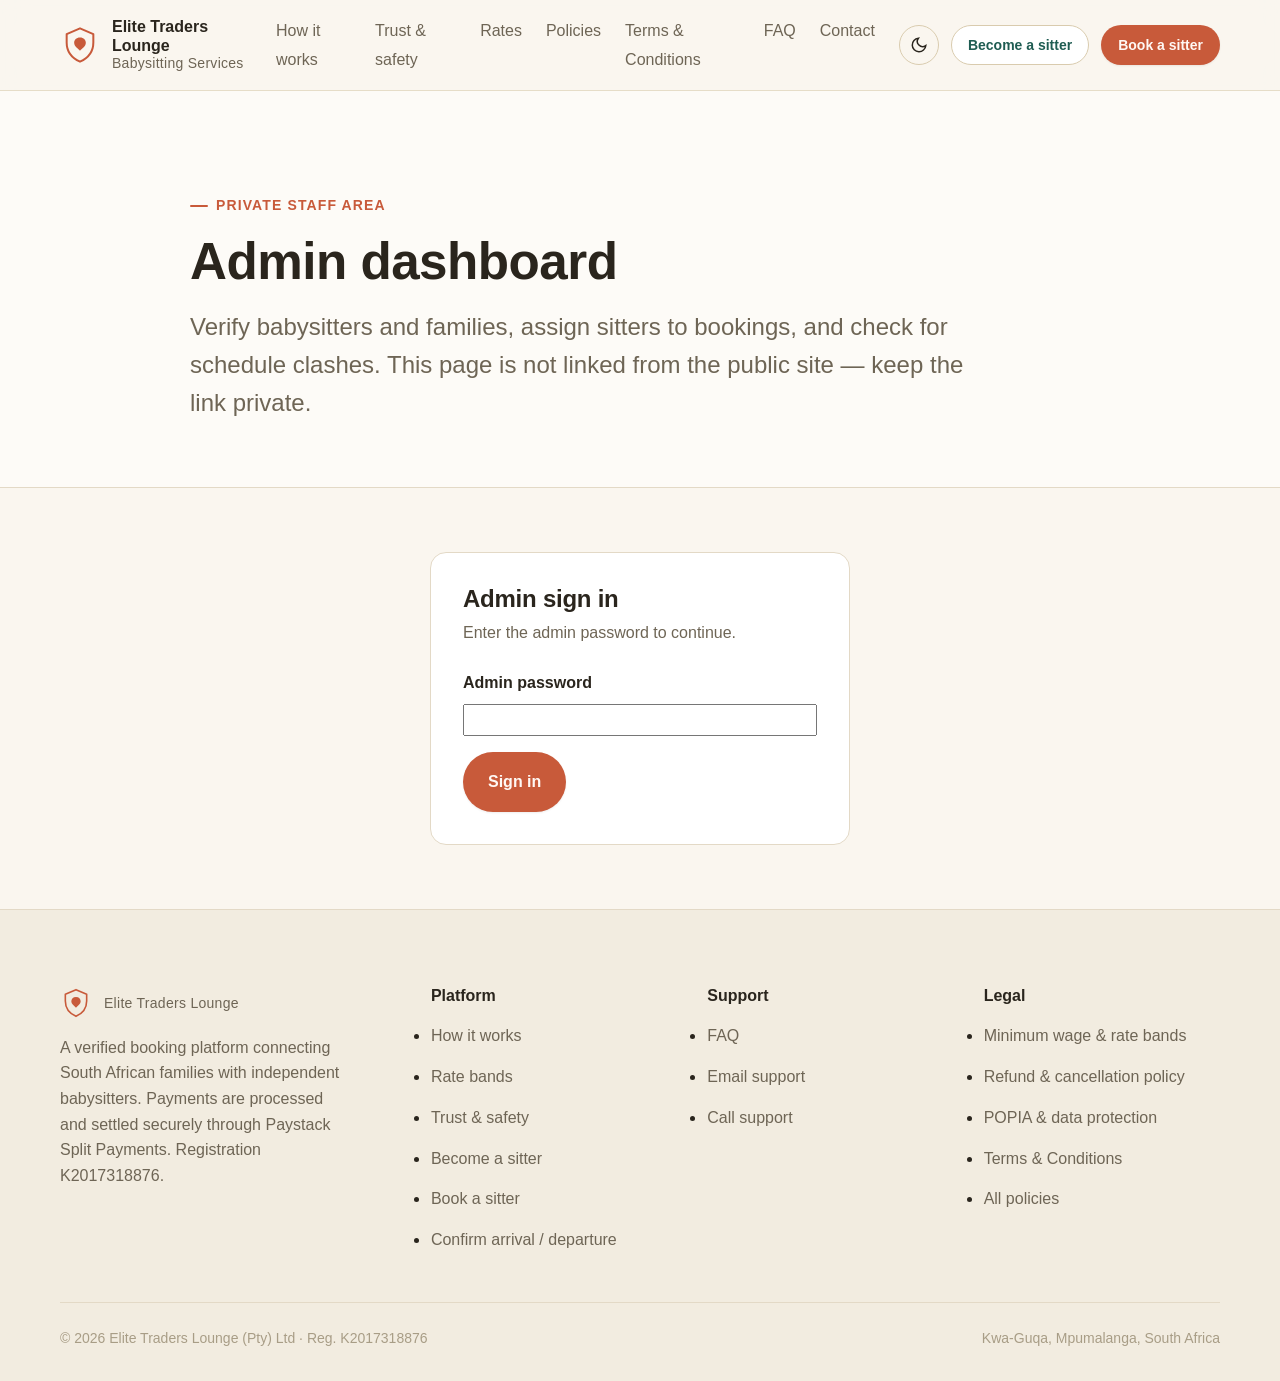
==== admin.html @ a428e1ef "Add private admin dashboard and babysitter dashboard - Admin dashboard (admin.html/admin.js): passwo" ====
<!DOCTYPE html>
<html lang="en">
<head>
<meta charset="UTF-8" />
<meta name="viewport" content="width=device-width, initial-scale=1.0" />
<title>Admin Dashboard — Elite Traders Lounge</title>
<meta name="description" content="Private staff dashboard for verifying babysitters and families and assigning bookings." />

<link rel="preconnect" href="https://fonts.googleapis.com" />
<link rel="preconnect" href="https://fonts.gstatic.com" crossorigin />
<link href="https://api.fontshare.com/v2/css?f[]=chillax@400,500,600,700&f[]=general-sans@400,500,600,700&display=swap" rel="stylesheet" />

<link rel="stylesheet" href="./base.css" />
<link rel="stylesheet" href="./style.css" />
</head>
<body>
<a href="#main" class="skip-link">Skip to content</a>

<header class="header">
  <div class="container header__inner">
    <a href="./index.html" class="brand" aria-label="Elite Traders Lounge home">
      <svg class="brand__mark" viewBox="0 0 48 48" fill="none" aria-hidden="true">
        <path d="M24 4 8 11v10c0 12 7 19 16 23 9-4 16-11 16-23V11L24 4Z" stroke="currentColor" stroke-width="2.4" stroke-linejoin="round"/>
        <path d="M24 15c-4.5 0-7 3-7 6.4 0 4.2 4.3 6.7 7 9.6 2.7-2.9 7-5.4 7-9.6 0-3.4-2.5-6.4-7-6.4Z" fill="currentColor"/>
      </svg>
      <span class="brand__name">
        <span>Elite Traders Lounge</span>
        <span>Babysitting Services</span>
      </span>
    </a>

    <nav class="nav" aria-label="Primary">
      <ul class="nav__links">
        <li><a href="./index.html#how-it-works">How it works</a></li>
        <li><a href="./index.html#trust">Trust &amp; safety</a></li>
        <li><a href="./index.html#pricing">Rates</a></li>
        <li><a href="./policies.html">Policies</a></li>
        <li><a href="./terms.html">Terms &amp; Conditions</a></li>
        <li><a href="./index.html#faq">FAQ</a></li>
        <li><a href="./index.html#contact">Contact</a></li>
      </ul>
    </nav>

    <div class="header__actions">
      <button class="theme-toggle" data-theme-toggle aria-label="Switch to dark mode">
        <svg width="18" height="18" viewBox="0 0 24 24" fill="none" stroke="currentColor" stroke-width="2"><path d="M21 12.79A9 9 0 1 1 11.21 3 7 7 0 0 0 21 12.79z"/></svg>
      </button>
      <a href="./register-sitter.html" class="btn btn--secondary btn--sm">Become a sitter</a>
      <a href="./book.html" class="btn btn--primary btn--sm">Book a sitter</a>
      <button class="nav-toggle" aria-label="Open menu" aria-expanded="false" data-menu-toggle>
        <svg width="20" height="20" viewBox="0 0 24 24" fill="none" stroke="currentColor" stroke-width="2"><path d="M3 6h18M3 12h18M3 18h18"/></svg>
      </button>
    </div>
  </div>
  <div class="container">
    <div class="mobile-menu" data-mobile-menu>
      <a href="./index.html#how-it-works">How it works</a>
      <a href="./index.html#trust">Trust &amp; safety</a>
      <a href="./index.html#pricing">Rates</a>
      <a href="./policies.html">Policies</a>
      <a href="./terms.html">Terms &amp; Conditions</a>
      <a href="./index.html#faq">FAQ</a>
      <a href="./index.html#contact">Contact</a>
      <a href="./register-sitter.html">Become a sitter</a>
      <a href="./book.html">Book a sitter</a>
      <a href="./checkin.html">Confirm arrival / departure</a>
    </div>
  </div>
</header>

<main id="main">

  <section class="page-hero">
    <div class="container container--narrow">
      <span class="eyebrow">Private staff area</span>
      <h1>Admin dashboard</h1>
      <p>Verify babysitters and families, assign sitters to bookings, and check for schedule clashes. This page is not linked from the public site &mdash; keep the link private.</p>
    </div>
  </section>

  <section class="section-pad section-pad--tight">
    <div class="container container--narrow">

      <div class="dash-login" id="admin-login">
        <h2>Admin sign in</h2>
        <p>Enter the admin password to continue.</p>
        <div class="field">
          <label for="admin-password">Admin password</label>
          <input type="password" id="admin-password" autocomplete="current-password" />
        </div>
        <button type="button" class="btn btn--primary" id="admin-login-btn">Sign in</button>
        <div class="alert alert--error" id="admin-login-error" hidden style="margin-top: var(--space-4);">
          <span id="admin-login-error-text">Incorrect password.</span>
        </div>
      </div>

      <div class="dash-panel" id="admin-panel" hidden>
        <div class="dash-toolbar">
          <span class="dash-toolbar__who">Signed in as admin</span>
          <button type="button" class="btn btn--ghost btn--sm" id="admin-logout-btn">Sign out</button>
        </div>

        <div class="dash-tabs" role="tablist">
          <button type="button" class="dash-tab is-active" data-tab="sitters" role="tab">Babysitters</button>
          <button type="button" class="dash-tab" data-tab="bookings" role="tab">Bookings &amp; scheduling</button>
        </div>

        <div class="dash-tabpanel" data-tabpanel="sitters">
          <div class="alert alert--info" style="margin-bottom: var(--space-5);">
            <span>Tick each item once you've personally checked it (over email/WhatsApp/in person). There is no automatic document upload yet &mdash; this is a manual checklist, not automated verification.</span>
          </div>
          <div class="dash-card-list" id="sitters-list">
            <div class="dash-empty">Loading babysitters&hellip;</div>
          </div>
        </div>

        <div class="dash-tabpanel" data-tabpanel="bookings" hidden>
          <div class="dash-card-list" id="bookings-list">
            <div class="dash-empty">Loading bookings&hellip;</div>
          </div>
        </div>
      </div>

    </div>
  </section>

</main>

<footer class="footer">
  <div class="container">
    <div class="footer__grid">
      <div class="footer__brand">
        <a href="./index.html" class="brand" aria-label="Elite Traders Lounge home">
          <svg class="brand__mark" viewBox="0 0 48 48" fill="none" aria-hidden="true" style="width:32px;height:32px;">
            <path d="M24 4 8 11v10c0 12 7 19 16 23 9-4 16-11 16-23V11L24 4Z" stroke="currentColor" stroke-width="2.4" stroke-linejoin="round"/>
            <path d="M24 15c-4.5 0-7 3-7 6.4 0 4.2 4.3 6.7 7 9.6 2.7-2.9 7-5.4 7-9.6 0-3.4-2.5-6.4-7-6.4Z" fill="currentColor"/>
          </svg>
          <span class="brand__name"><span>Elite Traders Lounge</span></span>
        </a>
        <p>A verified booking platform connecting South African families with independent babysitters. Payments are processed and settled securely through Paystack Split Payments. Registration K2017318876.</p>
      </div>
      <div>
        <h4>Platform</h4>
        <ul>
          <li><a href="./index.html#how-it-works">How it works</a></li>
          <li><a href="./index.html#pricing">Rate bands</a></li>
          <li><a href="./index.html#trust">Trust &amp; safety</a></li>
          <li><a href="./register-sitter.html">Become a sitter</a></li>
          <li><a href="./book.html">Book a sitter</a></li>
          <li><a href="./checkin.html">Confirm arrival / departure</a></li>
        </ul>
      </div>
      <div>
        <h4>Support</h4>
        <ul>
          <li><a href="./index.html#faq">FAQ</a></li>
          <li><a href="mailto:lemo.masethe@elitetraders.co.za">Email support</a></li>
          <li><a href="tel:+27814270419">Call support</a></li>
        </ul>
      </div>
      <div>
        <h4>Legal</h4>
        <ul>
          <li><a href="./policies.html#minimum-wage">Minimum wage &amp; rate bands</a></li>
          <li><a href="./policies.html#refund-policy">Refund &amp; cancellation policy</a></li>
          <li><a href="./policies.html#popia">POPIA &amp; data protection</a></li>
          <li><a href="./terms.html">Terms &amp; Conditions</a></li>
          <li><a href="./policies.html">All policies</a></li>
        </ul>
      </div>
    </div>
    <div class="footer__bottom">
      <span>© 2026 Elite Traders Lounge (Pty) Ltd · Reg. K2017318876</span>
      <span>Kwa-Guqa, Mpumalanga, South Africa</span>
    </div>
  </div>
</footer>

<script src="./app.js" defer></script>
<script src="./api.js" defer></script>
<script src="./admin.js" defer></script>
</body>
</html>
---- base.css ----
/* base.css — universal reset & foundations */
*,
*::before,
*::after {
  box-sizing: border-box;
  margin: 0;
  padding: 0;
}

html {
  -moz-text-size-adjust: none;
  -webkit-text-size-adjust: none;
  text-size-adjust: none;
  -webkit-font-smoothing: antialiased;
  -moz-osx-font-smoothing: grayscale;
  text-rendering: optimizeLegibility;
  scroll-behavior: smooth;
  hanging-punctuation: first last;
  scroll-padding-top: var(--space-20);
}

body {
  min-height: 100dvh;
  line-height: 1.6;
  font-family: var(--font-body, sans-serif);
  font-size: var(--text-base);
  color: var(--color-text);
  background-color: var(--color-bg);
}

img,
picture,
video,
canvas,
svg {
  display: block;
  max-width: 100%;
  height: auto;
}
ul[role='list'],
ol[role='list'] {
  list-style: none;
}
input,
button,
textarea,
select {
  font: inherit;
  color: inherit;
}

h1,
h2,
h3,
h4,
h5,
h6 {
  text-wrap: balance;
  line-height: 1.15;
}
p,
li,
figcaption {
  text-wrap: pretty;
  max-width: 72ch;
}

::selection {
  background: oklch(from var(--color-primary) l c h / 0.25);
  color: var(--color-text);
}

:focus-visible {
  outline: 2px solid var(--color-primary);
  outline-offset: 3px;
  border-radius: var(--radius-sm);
}

@media (prefers-reduced-motion: reduce) {
  *,
  *::before,
  *::after {
    animation-duration: 0.01ms !important;
    animation-iteration-count: 1 !important;
    transition-duration: 0.01ms !important;
    scroll-behavior: auto !important;
  }
}

button {
  cursor: pointer;
  background: none;
  border: none;
}
table {
  border-collapse: collapse;
  width: 100%;
}

a,
button,
[role='button'],
[role='link'],
input,
textarea,
select {
  transition:
    color var(--transition-interactive),
    background var(--transition-interactive),
    border-color var(--transition-interactive),
    box-shadow var(--transition-interactive);
}

.sr-only {
  position: absolute;
  width: 1px;
  height: 1px;
  padding: 0;
  margin: -1px;
  overflow: hidden;
  clip: rect(0, 0, 0, 0);
  white-space: nowrap;
  border-width: 0;
}
---- style.css ----
/* ============================================================
   Elite Traders Lounge — Babysitting Services
   Design tokens + component styles
   ============================================================ */

:root {
  /* Fluid type scale */
  --text-xs: clamp(0.75rem, 0.7rem + 0.25vw, 0.875rem);
  --text-sm: clamp(0.875rem, 0.8rem + 0.35vw, 1rem);
  --text-base: clamp(1rem, 0.95rem + 0.25vw, 1.125rem);
  --text-lg: clamp(1.125rem, 1rem + 0.75vw, 1.5rem);
  --text-xl: clamp(1.5rem, 1.2rem + 1.25vw, 2.25rem);
  --text-2xl: clamp(2rem, 1.2rem + 2.5vw, 3.25rem);
  --text-3xl: clamp(2.5rem, 1rem + 4vw, 4.5rem);
  --text-hero: clamp(2.75rem, 0.8rem + 6vw, 5.5rem);

  /* Spacing (4px base) */
  --space-1: 0.25rem;
  --space-2: 0.5rem;
  --space-3: 0.75rem;
  --space-4: 1rem;
  --space-5: 1.25rem;
  --space-6: 1.5rem;
  --space-8: 2rem;
  --space-10: 2.5rem;
  --space-12: 3rem;
  --space-16: 4rem;
  --space-20: 5rem;
  --space-24: 6rem;
  --space-32: 8rem;

  /* Radius */
  --radius-sm: 0.375rem;
  --radius-md: 0.625rem;
  --radius-lg: 1rem;
  --radius-xl: 1.5rem;
  --radius-full: 9999px;

  /* Transitions */
  --transition-interactive: 180ms cubic-bezier(0.16, 1, 0.3, 1);

  /* Content widths */
  --content-narrow: 640px;
  --content-default: 980px;
  --content-wide: 1240px;

  /* Fonts */
  --font-display: 'Chillax', 'Segoe UI', sans-serif;
  --font-body: 'General Sans', 'Segoe UI', sans-serif;
}

/* ---------- Light mode (default) ---------- */
:root,
[data-theme='light'] {
  --color-bg: #faf6ef;
  --color-surface: #ffffff;
  --color-surface-2: #fdfbf7;
  --color-surface-offset: #f2ece0;
  --color-surface-offset-2: #ece3d3;
  --color-divider: #e3d9c6;
  --color-border: #d9cbae;

  --color-text: #2a251d;
  --color-text-muted: #6e6555;
  --color-text-faint: #a89d86;
  --color-text-inverse: #faf6ef;

  /* Primary accent — warm terracotta */
  --color-primary: #c85a3a;
  --color-primary-hover: #a8492e;
  --color-primary-active: #8a3a24;
  --color-primary-highlight: #f0dcd2;

  /* Secondary — deep trust teal */
  --color-secondary: #1f5c52;
  --color-secondary-hover: #16453d;
  --color-secondary-active: #0f322c;
  --color-secondary-highlight: #d3e2de;

  --color-warning: #96591a;
  --color-warning-highlight: #ecdcc4;
  --color-error: #a1332f;
  --color-error-highlight: #e6d2cf;
  --color-success: #3f7a4a;
  --color-success-highlight: #d7e5d5;
  --color-gold: #b6862f;
  --color-gold-highlight: #ecdfc4;

  --shadow-sm: 0 1px 2px oklch(0.25 0.03 55 / 0.08);
  --shadow-md: 0 6px 16px oklch(0.25 0.03 55 / 0.10);
  --shadow-lg: 0 16px 40px oklch(0.25 0.03 55 / 0.16);
}

/* ---------- Dark mode ---------- */
[data-theme='dark'] {
  --color-bg: #171410;
  --color-surface: #1d1a15;
  --color-surface-2: #211d17;
  --color-surface-offset: #26221b;
  --color-surface-offset-2: #2c281f;
  --color-divider: #322c22;
  --color-border: #423b2d;

  --color-text: #ece5d6;
  --color-text-muted: #b3a891;
  --color-text-faint: #766c58;
  --color-text-inverse: #201c15;

  --color-primary: #e08462;
  --color-primary-hover: #ec9a7a;
  --color-primary-active: #f4b299;
  --color-primary-highlight: #402d24;

  --color-secondary: #5ba99a;
  --color-secondary-hover: #79bdaf;
  --color-secondary-active: #97d0c4;
  --color-secondary-highlight: #223c37;

  --color-warning: #d69a55;
  --color-warning-highlight: #453224;
  --color-error: #e08a86;
  --color-error-highlight: #442824;
  --color-success: #86bf8f;
  --color-success-highlight: #263d29;
  --color-gold: #dcb968;
  --color-gold-highlight: #443a24;

  --shadow-sm: 0 1px 2px oklch(0 0 0 / 0.3);
  --shadow-md: 0 6px 16px oklch(0 0 0 / 0.35);
  --shadow-lg: 0 16px 40px oklch(0 0 0 / 0.45);
}

/* ============================================================
   Base type & layout
   ============================================================ */

body {
  overflow-x: hidden;
}

.container {
  width: 100%;
  max-width: var(--content-wide);
  margin-inline: auto;
  padding-inline: clamp(var(--space-5), 4vw, var(--space-10));
}

.container--narrow {
  max-width: var(--content-default);
}

section {
  position: relative;
}

.section-pad {
  padding-block: clamp(var(--space-16), 8vw, var(--space-24));
}

.section-pad--tight {
  padding-block: clamp(var(--space-10), 5vw, var(--space-16));
}

.eyebrow {
  font-size: var(--text-xs);
  font-weight: 600;
  letter-spacing: 0.08em;
  text-transform: uppercase;
  color: var(--color-primary);
  display: inline-flex;
  align-items: center;
  gap: var(--space-2);
  margin-bottom: var(--space-4);
}

.eyebrow::before {
  content: '';
  width: 18px;
  height: 2px;
  background: var(--color-primary);
  border-radius: var(--radius-full);
}

h1,
h2,
h3,
.font-display {
  font-family: var(--font-display);
  font-weight: 600;
  letter-spacing: -0.01em;
}

.section-title {
  font-size: var(--text-xl);
  max-width: 32ch;
}

.section-lede {
  font-size: var(--text-base);
  color: var(--color-text-muted);
  max-width: 56ch;
  margin-top: var(--space-4);
}

a {
  color: var(--color-primary);
  text-decoration: none;
}
a:hover {
  color: var(--color-primary-hover);
}

.visually-hidden {
  position: absolute;
  width: 1px;
  height: 1px;
  overflow: hidden;
  clip: rect(0, 0, 0, 0);
  white-space: nowrap;
}

.skip-link {
  position: absolute;
  left: var(--space-4);
  top: -60px;
  background: var(--color-primary);
  color: var(--color-text-inverse);
  padding: var(--space-3) var(--space-5);
  border-radius: var(--radius-md);
  z-index: 200;
  transition: top var(--transition-interactive);
  font-size: var(--text-sm);
  font-weight: 600;
}
.skip-link:focus {
  top: var(--space-4);
}

/* ============================================================
   Buttons
   ============================================================ */

.btn {
  display: inline-flex;
  align-items: center;
  justify-content: center;
  gap: var(--space-2);
  font-family: var(--font-body);
  font-size: var(--text-sm);
  font-weight: 600;
  padding: var(--space-4) var(--space-6);
  border-radius: var(--radius-full);
  min-height: 44px;
  white-space: nowrap;
  border: 1px solid transparent;
}

.btn--primary {
  background: var(--color-primary);
  color: #fff8f4;
  box-shadow: var(--shadow-sm);
}
.btn--primary:hover {
  background: var(--color-primary-hover);
  color: #fff8f4;
  box-shadow: var(--shadow-md);
}

.btn--secondary {
  background: var(--color-surface);
  color: var(--color-secondary);
  border-color: var(--color-border);
}
.btn--secondary:hover {
  background: var(--color-surface-offset);
  color: var(--color-secondary-hover);
}

.btn--ghost {
  background: transparent;
  color: var(--color-text);
  border-color: var(--color-border);
}
.btn--ghost:hover {
  background: var(--color-surface-offset);
}

.btn--sm {
  padding: var(--space-2) var(--space-4);
  font-size: var(--text-xs);
  min-height: 36px;
}

/* ============================================================
   Header
   ============================================================ */

.header {
  position: sticky;
  top: 0;
  z-index: 100;
  background: oklch(from var(--color-bg) l c h / 0.86);
  backdrop-filter: blur(14px);
  border-bottom: 1px solid oklch(from var(--color-border) l c h / 0.6);
}

.header__inner {
  display: flex;
  align-items: center;
  justify-content: space-between;
  gap: var(--space-6);
  padding-block: var(--space-4);
}

.brand {
  display: flex;
  align-items: center;
  gap: var(--space-3);
  font-family: var(--font-display);
  font-weight: 600;
  font-size: var(--text-sm);
  color: var(--color-text);
  line-height: 1.15;
}

.brand__mark {
  width: 40px;
  height: 40px;
  flex-shrink: 0;
  color: var(--color-primary);
}

.brand__name {
  display: flex;
  flex-direction: column;
}

.brand__name span:last-child {
  font-family: var(--font-body);
  font-weight: 500;
  font-size: var(--text-xs);
  color: var(--color-text-muted);
  letter-spacing: 0.02em;
}

.nav {
  display: flex;
  align-items: center;
  gap: var(--space-8);
}

.nav__links {
  display: flex;
  gap: var(--space-6);
  list-style: none;
}

.nav__links a {
  font-size: var(--text-sm);
  font-weight: 500;
  color: var(--color-text-muted);
}
.nav__links a:hover {
  color: var(--color-text);
}

.header__actions {
  display: flex;
  align-items: center;
  gap: var(--space-3);
}

.theme-toggle {
  width: 40px;
  height: 40px;
  display: flex;
  align-items: center;
  justify-content: center;
  border-radius: var(--radius-full);
  border: 1px solid var(--color-border);
  color: var(--color-text);
  flex-shrink: 0;
}
.theme-toggle:hover {
  background: var(--color-surface-offset);
}

.nav-toggle {
  display: none;
  width: 44px;
  height: 44px;
  border: 1px solid var(--color-border);
  border-radius: var(--radius-full);
  align-items: center;
  justify-content: center;
  color: var(--color-text);
}

@media (max-width: 860px) {
  .nav__links {
    display: none;
  }
  .nav-toggle {
    display: flex;
  }
  .header__actions .btn--primary.btn--sm,
  .header__actions .btn--secondary.btn--sm {
    display: none;
  }
}

@media (max-width: 400px) {
  .brand__name span:last-child {
    display: none;
  }
  .brand__name span:first-child {
    white-space: nowrap;
  }
}

.mobile-menu {
  display: none;
  flex-direction: column;
  gap: var(--space-1);
  padding: var(--space-4) 0 var(--space-6);
  border-top: 1px solid var(--color-divider);
  background: var(--color-bg);
}
.mobile-menu.is-open {
  display: flex;
}
.header:has(.mobile-menu.is-open) {
  background: var(--color-bg);
  backdrop-filter: none;
}
.mobile-menu a {
  padding: var(--space-3) var(--space-2);
  font-size: var(--text-base);
  color: var(--color-text);
  border-radius: var(--radius-md);
}
.mobile-menu a:hover {
  background: var(--color-surface-offset);
}

/* ============================================================
   Hero
   ============================================================ */

.hero {
  padding-block: clamp(var(--space-12), 8vw, var(--space-20)) clamp(var(--space-16), 8vw, var(--space-24));
  overflow: hidden;
}

.hero__grid {
  display: grid;
  grid-template-columns: 1.05fr 0.95fr;
  gap: clamp(var(--space-10), 6vw, var(--space-16));
  align-items: center;
}

.hero__copy h1 {
  font-size: var(--text-3xl);
  max-width: 15ch;
  margin-bottom: var(--space-6);
}

.hero__copy h1 em {
  font-style: normal;
  color: var(--color-primary);
}

.hero__lede {
  font-size: var(--text-lg);
  color: var(--color-text-muted);
  max-width: 46ch;
  margin-bottom: var(--space-8);
  font-weight: 400;
}

.hero__ctas {
  display: flex;
  flex-wrap: wrap;
  gap: var(--space-4);
  margin-bottom: var(--space-10);
}

.trust-strip {
  display: flex;
  flex-wrap: wrap;
  gap: var(--space-3) var(--space-6);
}

.trust-strip__item {
  display: flex;
  align-items: center;
  gap: var(--space-2);
  font-size: var(--text-xs);
  color: var(--color-text-muted);
  font-weight: 500;
}

.trust-strip__item svg {
  width: 16px;
  height: 16px;
  color: var(--color-secondary);
  flex-shrink: 0;
}

.hero__media {
  position: relative;
}

.hero__media img {
  width: 100%;
  border-radius: var(--radius-xl);
  box-shadow: var(--shadow-lg);
  aspect-ratio: 4/3;
  object-fit: cover;
}

.hero__badge {
  position: absolute;
  bottom: -1.25rem;
  left: -1.25rem;
  background: var(--color-surface);
  border-radius: var(--radius-lg);
  padding: var(--space-4) var(--space-5);
  box-shadow: var(--shadow-lg);
  display: flex;
  align-items: center;
  gap: var(--space-3);
  max-width: 260px;
  border: 1px solid var(--color-divider);
}

.hero__badge svg {
  width: 30px;
  height: 30px;
  color: var(--color-secondary);
  flex-shrink: 0;
}

.hero__badge strong {
  display: block;
  font-size: var(--text-sm);
  font-family: var(--font-display);
  font-weight: 600;
}
.hero__badge span {
  font-size: var(--text-xs);
  color: var(--color-text-muted);
}

@media (max-width: 900px) {
  .hero__grid {
    grid-template-columns: 1fr;
  }
  .hero__badge {
    left: var(--space-4);
    bottom: -1rem;
  }
}

/* ============================================================
   Marquee band
   ============================================================ */

.band {
  background: var(--color-secondary);
  color: #eef5f2;
  padding-block: var(--space-6);
}

.band__row {
  display: flex;
  flex-wrap: wrap;
  gap: var(--space-4) var(--space-10);
  justify-content: space-between;
  align-items: center;
  font-size: var(--text-xs);
  letter-spacing: 0.02em;
  font-weight: 500;
}

.band__row span {
  opacity: 0.9;
}

/* ============================================================
   How it works — tabs
   ============================================================ */

.tabs {
  display: inline-flex;
  padding: var(--space-1);
  background: var(--color-surface-offset);
  border-radius: var(--radius-full);
  margin-bottom: var(--space-10);
  gap: var(--space-1);
}

.tab {
  padding: var(--space-3) var(--space-6);
  border-radius: var(--radius-full);
  font-size: var(--text-sm);
  font-weight: 600;
  color: var(--color-text-muted);
}

.tab[aria-selected='true'] {
  background: var(--color-surface);
  color: var(--color-text);
  box-shadow: var(--shadow-sm);
}

.steps {
  display: grid;
  grid-template-columns: repeat(4, 1fr);
  gap: var(--space-6);
}

.steps[hidden] {
  display: none;
}

.step {
  display: none;
}
.step.is-active {
  display: contents;
}

.step-card {
  background: var(--color-surface);
  border: 1px solid var(--color-divider);
  border-radius: var(--radius-lg);
  padding: var(--space-6);
  display: flex;
  flex-direction: column;
  gap: var(--space-3);
}

.step-card__num {
  font-family: var(--font-display);
  font-size: var(--text-lg);
  color: var(--color-primary);
}

.step-card h3 {
  font-size: var(--text-base);
  font-weight: 600;
  font-family: var(--font-body);
}

.step-card p {
  font-size: var(--text-sm);
  color: var(--color-text-muted);
}

@media (max-width: 900px) {
  .steps {
    grid-template-columns: repeat(2, 1fr);
  }
}
@media (max-width: 560px) {
  .steps {
    grid-template-columns: 1fr;
  }
}

/* ============================================================
   Trust & Safety split
   ============================================================ */

.split {
  display: grid;
  grid-template-columns: 0.9fr 1.1fr;
  gap: clamp(var(--space-10), 6vw, var(--space-20));
  align-items: center;
}

.split--reverse .split__media {
  order: 2;
}

.split__media img {
  width: 100%;
  border-radius: var(--radius-xl);
  aspect-ratio: 4/3;
  object-fit: cover;
  box-shadow: var(--shadow-md);
}

.check-list {
  display: flex;
  flex-direction: column;
  gap: var(--space-5);
  margin-top: var(--space-8);
}

.check-item {
  display: flex;
  gap: var(--space-4);
  align-items: flex-start;
}

.check-item svg {
  width: 22px;
  height: 22px;
  color: var(--color-secondary);
  flex-shrink: 0;
  margin-top: 2px;
}

.check-item h3 {
  font-size: var(--text-base);
  font-family: var(--font-body);
  font-weight: 600;
  margin-bottom: var(--space-1);
}

.check-item p {
  font-size: var(--text-sm);
  color: var(--color-text-muted);
}

@media (max-width: 900px) {
  .split {
    grid-template-columns: 1fr;
  }
  .split--reverse .split__media {
    order: 0;
  }
}

/* ============================================================
   Pricing / rate bands
   ============================================================ */

.rate-table-wrap {
  overflow-x: auto;
  border-radius: var(--radius-lg);
  border: 1px solid var(--color-divider);
  background: var(--color-surface);
  position: relative;
}

.rate-table-hint {
  display: none;
  font-size: var(--text-xs);
  color: var(--color-text-muted);
  margin-bottom: var(--space-2);
}

@media (max-width: 640px) {
  .rate-table-hint {
    display: block;
  }
}

table.rate-table {
  width: 100%;
  min-width: 640px;
  font-size: var(--text-sm);
}

.rate-table th,
.rate-table td {
  text-align: left;
  padding: var(--space-4) var(--space-5);
}

.rate-table thead th {
  font-family: var(--font-display);
  font-weight: 600;
  font-size: var(--text-xs);
  text-transform: uppercase;
  letter-spacing: 0.05em;
  color: var(--color-text-muted);
  border-bottom: 1px solid var(--color-divider);
}

.rate-table tbody tr:not(:last-child) td {
  border-bottom: 1px solid var(--color-divider);
}

.rate-table td strong {
  font-family: var(--font-body);
  font-weight: 600;
  color: var(--color-text);
}

.rate-badge {
  display: inline-block;
  padding: var(--space-1) var(--space-3);
  border-radius: var(--radius-full);
  background: var(--color-primary-highlight);
  color: var(--color-primary);
  font-size: var(--text-xs);
  font-weight: 600;
}

.badge-verified {
  display: inline-flex;
  align-items: center;
  gap: var(--space-2);
  padding: var(--space-1) var(--space-3);
  border-radius: var(--radius-full);
  background: var(--color-primary-highlight);
  color: var(--color-primary);
  font-size: var(--text-xs);
  font-weight: 600;
  white-space: nowrap;
}

.badge-verified svg {
  width: 14px;
  height: 14px;
  flex-shrink: 0;
}

.badge-verified--pending {
  background: var(--color-surface-offset);
  color: var(--color-text-muted);
}

.pricing-notes {
  display: grid;
  grid-template-columns: repeat(3, 1fr);
  gap: var(--space-6);
  margin-top: var(--space-10);
}

.pricing-note {
  background: var(--color-surface-offset);
  border-radius: var(--radius-lg);
  padding: var(--space-6);
}

.pricing-note strong {
  display: block;
  font-family: var(--font-display);
  font-size: var(--text-lg);
  color: var(--color-secondary);
  margin-bottom: var(--space-2);
}

.pricing-note p {
  font-size: var(--text-sm);
  color: var(--color-text-muted);
}

@media (max-width: 780px) {
  .pricing-notes {
    grid-template-columns: 1fr;
  }
}

/* ============================================================
   Benefits — asymmetric two column
   ============================================================ */

.benefits {
  display: grid;
  grid-template-columns: 1fr 1fr;
  gap: var(--space-8);
}

.benefit-card {
  background: var(--color-surface);
  border: 1px solid var(--color-divider);
  border-radius: var(--radius-xl);
  padding: clamp(var(--space-8), 4vw, var(--space-10));
  display: flex;
  flex-direction: column;
  gap: var(--space-6);
}

.benefit-card--accent {
  background: var(--color-secondary);
  color: #eef5f2;
  border-color: transparent;
}

.benefit-card--accent .benefit-card__title,
.benefit-card--accent h3 {
  color: #fff;
}

.benefit-card--accent .benefit-card__sub {
  color: oklch(from #eef5f2 l c h / 0.75);
}

.benefit-card__title {
  font-family: var(--font-display);
  font-size: var(--text-lg);
}

.benefit-card__sub {
  font-size: var(--text-sm);
  color: var(--color-text-muted);
  margin-top: var(--space-1);
}

.benefit-list {
  display: flex;
  flex-direction: column;
  gap: var(--space-4);
}

.benefit-list li {
  display: flex;
  gap: var(--space-3);
  font-size: var(--text-sm);
  align-items: flex-start;
}

.benefit-list svg {
  width: 18px;
  height: 18px;
  flex-shrink: 0;
  margin-top: 2px;
}

.benefit-card:not(.benefit-card--accent) .benefit-list svg {
  color: var(--color-primary);
}
.benefit-card--accent .benefit-list svg {
  color: #f0c7ab;
}

@media (max-width: 860px) {
  .benefits {
    grid-template-columns: 1fr;
  }
}

/* ============================================================
   FAQ accordion
   ============================================================ */

.faq-list {
  display: flex;
  flex-direction: column;
  border-top: 1px solid var(--color-divider);
  max-width: var(--content-default);
}

.faq-item {
  border-bottom: 1px solid var(--color-divider);
}

.faq-item__q {
  width: 100%;
  display: flex;
  align-items: center;
  justify-content: space-between;
  gap: var(--space-4);
  padding-block: var(--space-6);
  text-align: left;
  font-family: var(--font-body);
  font-size: var(--text-base);
  font-weight: 600;
}

.faq-item__q svg {
  flex-shrink: 0;
  width: 20px;
  height: 20px;
  color: var(--color-text-muted);
  transition: transform var(--transition-interactive);
}

.faq-item[data-open='true'] .faq-item__q svg {
  transform: rotate(45deg);
  color: var(--color-primary);
}

.faq-item__a {
  overflow: hidden;
  max-height: 0;
  transition: max-height 260ms cubic-bezier(0.16, 1, 0.3, 1);
}

.faq-item__a p {
  padding-bottom: var(--space-6);
  color: var(--color-text-muted);
  font-size: var(--text-sm);
  max-width: 68ch;
}

/* ============================================================
   CTA banner
   ============================================================ */

.cta-banner {
  background: linear-gradient(160deg, var(--color-secondary), var(--color-secondary-active));
  color: #f2f7f5;
  border-radius: var(--radius-xl);
  padding: clamp(var(--space-10), 6vw, var(--space-16));
  display: flex;
  flex-wrap: wrap;
  gap: var(--space-8);
  align-items: center;
  justify-content: space-between;
}

.cta-banner h2 {
  font-size: var(--text-xl);
  max-width: 22ch;
}

.cta-banner p {
  color: oklch(from #f2f7f5 l c h / 0.8);
  margin-top: var(--space-3);
  max-width: 42ch;
}

.cta-banner__actions {
  display: flex;
  gap: var(--space-4);
  flex-wrap: wrap;
}

.cta-banner .btn--secondary {
  background: #fff;
  border-color: transparent;
  color: #16453d;
}
.cta-banner .btn--secondary:hover {
  background: #f2ece0;
}
.cta-banner .btn--ghost {
  border-color: oklch(from #f2f7f5 l c h / 0.4);
  color: #fff;
}
.cta-banner .btn--ghost:hover {
  background: oklch(from #f2f7f5 l c h / 0.1);
}

/* ============================================================
   Footer
   ============================================================ */

.footer {
  background: var(--color-surface-offset);
  border-top: 1px solid var(--color-divider);
  padding-block: clamp(var(--space-12), 6vw, var(--space-20)) var(--space-8);
}

.footer__grid {
  display: grid;
  grid-template-columns: 1.4fr 1fr 1fr 1fr;
  gap: var(--space-10);
  padding-bottom: var(--space-12);
}

.footer__brand p {
  font-size: var(--text-sm);
  color: var(--color-text-muted);
  margin-top: var(--space-4);
  max-width: 32ch;
}

.footer h4 {
  font-family: var(--font-body);
  font-size: var(--text-sm);
  font-weight: 600;
  margin-bottom: var(--space-4);
}

.footer ul {
  display: flex;
  flex-direction: column;
  gap: var(--space-3);
}

.footer ul a,
.footer ul span {
  font-size: var(--text-sm);
  color: var(--color-text-muted);
}
.footer ul a:hover {
  color: var(--color-text);
}

.footer__bottom {
  border-top: 1px solid var(--color-divider);
  padding-top: var(--space-6);
  display: flex;
  flex-wrap: wrap;
  gap: var(--space-3);
  justify-content: space-between;
  font-size: var(--text-xs);
  color: var(--color-text-faint);
}

@media (max-width: 860px) {
  .footer__grid {
    grid-template-columns: 1fr 1fr;
  }
}
@media (max-width: 560px) {
  .footer__grid {
    grid-template-columns: 1fr;
  }
}

/* ============================================================
   Utility
   ============================================================ */

.mt-0 {
  margin-top: 0 !important;
}

@media (max-width: 700px) {
  .hero__ctas .btn {
    width: 100%;
  }
}

/* ============================================================
   Sub-page header (Register / Book / Check-in / Policies)
   ============================================================ */

.page-hero {
  padding: clamp(var(--space-16), 10vw, var(--space-24)) 0 clamp(var(--space-10), 6vw, var(--space-16));
  background: var(--color-surface-2);
  border-bottom: 1px solid var(--color-divider);
}

.breadcrumb {
  display: flex;
  align-items: center;
  gap: var(--space-2);
  font-size: var(--text-sm);
  color: var(--color-text-muted);
  margin-bottom: var(--space-6);
}
.breadcrumb a {
  color: var(--color-text-muted);
  text-decoration: none;
}
.breadcrumb a:hover {
  color: var(--color-primary);
}

.page-hero h1 {
  font-family: var(--font-display);
  font-size: var(--text-2xl);
  font-weight: 600;
  max-width: 22ch;
  margin-bottom: var(--space-4);
}
.page-hero p {
  color: var(--color-text-muted);
  font-size: var(--text-lg);
  max-width: 62ch;
}

/* ============================================================
   Forms
   ============================================================ */

.form-shell {
  background: var(--color-surface);
  border: 1px solid var(--color-divider);
  border-radius: var(--radius-xl);
  padding: clamp(var(--space-6), 4vw, var(--space-10));
  box-shadow: var(--shadow-sm);
}

.form-section + .form-section {
  margin-top: var(--space-10);
  padding-top: var(--space-10);
  border-top: 1px solid var(--color-divider);
}

.form-section__title {
  font-family: var(--font-display);
  font-size: var(--text-lg);
  font-weight: 600;
  margin-bottom: var(--space-1);
}
.form-section__hint {
  color: var(--color-text-muted);
  font-size: var(--text-sm);
  margin-bottom: var(--space-6);
}

.field-grid {
  display: grid;
  grid-template-columns: 1fr 1fr;
  gap: var(--space-5);
}
.field-grid[hidden] {
  display: none;
}
.field-grid--3 {
  grid-template-columns: 1fr 1fr 1fr;
}
@media (max-width: 640px) {
  .field-grid,
  .field-grid--3 {
    grid-template-columns: 1fr;
  }
}

.field {
  display: flex;
  flex-direction: column;
  gap: var(--space-2);
  margin-bottom: var(--space-5);
}
.field:last-child {
  margin-bottom: 0;
}
.field label {
  font-size: var(--text-sm);
  font-weight: 600;
  color: var(--color-text);
}
.field .field__hint {
  font-size: var(--text-xs);
  color: var(--color-text-muted);
  font-weight: 400;
}
.field input[type='text'],
.field input[type='email'],
.field input[type='tel'],
.field input[type='date'],
.field input[type='time'],
.field input[type='number'],
.field textarea,
.field select {
  width: 100%;
  padding: var(--space-3) var(--space-4);
  border: 1px solid var(--color-border);
  border-radius: var(--radius-md);
  background: var(--color-surface);
  color: var(--color-text);
  font-size: var(--text-base);
}
.field input:focus,
.field textarea:focus,
.field select:focus {
  border-color: var(--color-secondary);
  outline: 2px solid oklch(from var(--color-secondary) l c h / 0.25);
  outline-offset: 1px;
}
.field textarea {
  min-height: 6rem;
  resize: vertical;
}
.field select {
  appearance: none;
  background-image: url("data:image/svg+xml,%3Csvg xmlns='http://www.w3.org/2000/svg' width='16' height='16' viewBox='0 0 24 24' fill='none' stroke='%236e6555' stroke-width='2'%3E%3Cpath d='M6 9l6 6 6-6'/%3E%3C/svg%3E");
  background-repeat: no-repeat;
  background-position: right var(--space-3) center;
  padding-right: var(--space-8);
}

.radio-cards {
  display: grid;
  grid-template-columns: repeat(4, 1fr);
  gap: var(--space-3);
}
@media (max-width: 700px) {
  .radio-cards {
    grid-template-columns: repeat(2, 1fr);
  }
}
.radio-card {
  position: relative;
  border: 1px solid var(--color-border);
  border-radius: var(--radius-md);
  padding: var(--space-4);
  cursor: pointer;
  transition: border-color var(--transition-interactive), background var(--transition-interactive);
}
.radio-card input {
  position: absolute;
  opacity: 0;
  inset: 0;
  cursor: pointer;
}
.radio-card strong {
  display: block;
  font-size: var(--text-sm);
  margin-bottom: var(--space-1);
}
.radio-card span {
  font-size: var(--text-xs);
  color: var(--color-text-muted);
}
.radio-card:has(input:checked) {
  border-color: var(--color-secondary);
  background: var(--color-secondary-highlight);
}
.radio-card:has(input:focus-visible) {
  outline: 2px solid var(--color-secondary);
  outline-offset: 2px;
}

.checkbox-field {
  display: flex;
  align-items: flex-start;
  gap: var(--space-3);
}
.checkbox-field input {
  margin-top: 0.2em;
  width: 1.1em;
  height: 1.1em;
  accent-color: var(--color-secondary);
  flex-shrink: 0;
}
.checkbox-field label {
  font-size: var(--text-sm);
  font-weight: 400;
  color: var(--color-text-muted);
}
.checkbox-field a {
  color: var(--color-secondary);
}

.form-actions {
  margin-top: var(--space-8);
  display: flex;
  align-items: center;
  gap: var(--space-4);
  flex-wrap: wrap;
}

.quote-box {
  margin-top: var(--space-6);
  padding: var(--space-5);
  border-radius: var(--radius-md);
  background: var(--color-surface-offset);
  border: 1px solid var(--color-divider);
}
.quote-box__row {
  display: flex;
  justify-content: space-between;
  font-size: var(--text-sm);
  padding: var(--space-1) 0;
}
.quote-box__row strong {
  font-variant-numeric: tabular-nums;
}
.quote-box__row.total {
  border-top: 1px solid var(--color-divider);
  margin-top: var(--space-2);
  padding-top: var(--space-3);
  font-size: var(--text-base);
  font-weight: 600;
}
.quote-box__note {
  margin-top: var(--space-3);
  font-size: var(--text-xs);
  color: var(--color-warning);
}

/* ---------- Alerts / status ---------- */
.alert {
  display: flex;
  gap: var(--space-3);
  align-items: flex-start;
  padding: var(--space-4) var(--space-5);
  border-radius: var(--radius-md);
  font-size: var(--text-sm);
  margin-top: var(--space-6);
}
.alert svg {
  flex-shrink: 0;
  width: 20px;
  height: 20px;
  margin-top: 0.1em;
}
.alert--success {
  background: var(--color-success-highlight);
  color: var(--color-success);
}
.alert--error {
  background: var(--color-error-highlight);
  color: var(--color-error);
}
.alert--info {
  background: var(--color-secondary-highlight);
  color: var(--color-secondary);
}
[data-theme='dark'] .alert--success,
[data-theme='dark'] .alert--error,
[data-theme='dark'] .alert--info {
  color: var(--color-text);
}
.alert[hidden] {
  display: none;
}

.booking-ref-box {
  display: flex;
  flex-wrap: wrap;
  gap: var(--space-6);
  margin-top: var(--space-4);
}
.booking-ref-box__item {
  background: var(--color-surface);
  border: 1px dashed var(--color-secondary);
  border-radius: var(--radius-md);
  padding: var(--space-4) var(--space-6);
  text-align: center;
}
.booking-ref-box__item span {
  display: block;
  font-size: var(--text-xs);
  text-transform: uppercase;
  letter-spacing: 0.06em;
  color: var(--color-text-muted);
  margin-bottom: var(--space-1);
}
.booking-ref-box__item strong {
  font-family: var(--font-display);
  font-size: var(--text-xl);
  letter-spacing: 0.04em;
  font-variant-numeric: tabular-nums;
  color: var(--color-secondary);
}

/* ============================================================
   Check-in / Check-out tool
   ============================================================ */

.checkin-grid {
  display: grid;
  grid-template-columns: 1fr 1fr;
  gap: var(--space-8);
  align-items: start;
}
@media (max-width: 860px) {
  .checkin-grid {
    grid-template-columns: 1fr;
  }
}

.role-toggle {
  display: grid;
  grid-template-columns: 1fr 1fr;
  gap: var(--space-2);
  background: var(--color-surface-offset);
  border-radius: var(--radius-md);
  padding: var(--space-1);
  margin-bottom: var(--space-6);
}
.role-toggle button {
  padding: var(--space-3);
  border-radius: var(--radius-sm);
  font-size: var(--text-sm);
  font-weight: 600;
  color: var(--color-text-muted);
}
.role-toggle button[aria-pressed='true'] {
  background: var(--color-surface);
  color: var(--color-secondary);
  box-shadow: var(--shadow-sm);
}

.action-toggle {
  display: grid;
  grid-template-columns: 1fr 1fr;
  gap: var(--space-3);
  margin-bottom: var(--space-6);
}
.action-toggle label {
  border: 1px solid var(--color-border);
  border-radius: var(--radius-md);
  padding: var(--space-4);
  text-align: center;
  font-weight: 600;
  cursor: pointer;
  position: relative;
}
.action-toggle input {
  position: absolute;
  opacity: 0;
  inset: 0;
  cursor: pointer;
}
.action-toggle label:has(input:checked) {
  border-color: var(--color-primary);
  background: var(--color-primary-highlight);
  color: var(--color-primary-hover);
}

.status-card {
  background: var(--color-surface);
  border: 1px solid var(--color-divider);
  border-radius: var(--radius-lg);
  padding: var(--space-6);
}
.status-card h3 {
  font-family: var(--font-display);
  font-size: var(--text-base);
  margin-bottom: var(--space-4);
}
.status-row {
  display: flex;
  align-items: center;
  justify-content: space-between;
  gap: var(--space-3);
  padding: var(--space-3) 0;
  border-bottom: 1px solid var(--color-divider);
  font-size: var(--text-sm);
}
.status-row:last-child {
  border-bottom: none;
}
.status-pill {
  display: inline-flex;
  align-items: center;
  gap: var(--space-1);
  font-size: var(--text-xs);
  font-weight: 600;
  padding: var(--space-1) var(--space-3);
  border-radius: var(--radius-full);
}
.status-pill--pending {
  background: var(--color-warning-highlight);
  color: var(--color-warning);
}
.status-pill--done {
  background: var(--color-success-highlight);
  color: var(--color-success);
}
[data-theme='dark'] .status-pill--pending,
[data-theme='dark'] .status-pill--done {
  color: var(--color-text);
}
.status-timestamp {
  font-size: var(--text-xs);
  color: var(--color-text-faint);
  font-variant-numeric: tabular-nums;
}
.worked-hours-banner {
  margin-top: var(--space-6);
  text-align: center;
  padding: var(--space-6);
  border-radius: var(--radius-md);
  background: var(--color-secondary);
  color: #fff;
}
.worked-hours-banner strong {
  display: block;
  font-family: var(--font-display);
  font-size: var(--text-xl);
}
[data-theme='dark'] .worked-hours-banner {
  color: var(--color-text-inverse);
}

/* ============================================================
   Policy tables & TOC (policies page)
   ============================================================ */

.policy-toc {
  display: flex;
  flex-wrap: wrap;
  gap: var(--space-2);
  margin-bottom: var(--space-10);
}
.policy-toc a {
  font-size: var(--text-xs);
  padding: var(--space-2) var(--space-4);
  border-radius: var(--radius-full);
  background: var(--color-surface-offset);
  color: var(--color-text-muted);
  text-decoration: none;
}
.policy-toc a:hover {
  background: var(--color-secondary-highlight);
  color: var(--color-secondary);
}

.policy-section {
  padding: var(--space-10) 0;
  border-bottom: 1px solid var(--color-divider);
}
.policy-section:last-child {
  border-bottom: none;
}
.policy-section h2 {
  font-family: var(--font-display);
  font-size: var(--text-xl);
  margin-bottom: var(--space-2);
}
.policy-section h3 {
  font-family: var(--font-display);
  font-size: var(--text-base);
  margin: var(--space-6) 0 var(--space-3);
}
.policy-section p,
.policy-section li {
  color: var(--color-text-muted);
  font-size: var(--text-base);
  margin-bottom: var(--space-3);
}
.policy-section ul {
  padding-left: var(--space-5);
  list-style: disc;
}
.policy-section ul li {
  margin-bottom: var(--space-2);
}
.policy-section .rate-table-wrap {
  margin-top: var(--space-4);
}
.policy-callout {
  background: var(--color-surface-offset);
  border-left: 3px solid var(--color-secondary);
  border-radius: var(--radius-sm);
  padding: var(--space-4) var(--space-5);
  margin: var(--space-4) 0;
  font-size: var(--text-sm);
}
.policy-callout strong {
  color: var(--color-secondary);
}

@media (max-width: 640px) {
  .booking-ref-box {
    flex-direction: column;
  }
  .radio-cards {
    grid-template-columns: 1fr 1fr;
  }
}

/* ---------------------------------------------------------------------
   Admin & sitter dashboards
   --------------------------------------------------------------------- */
.dash-login {
  max-width: 420px;
  margin: 0 auto;
  background: var(--color-surface);
  border: 1px solid var(--color-divider);
  border-radius: var(--radius-lg);
  padding: var(--space-8);
}
.dash-login h2 {
  font-family: var(--font-display);
  font-size: var(--text-lg);
  margin-bottom: var(--space-2);
}
.dash-login p {
  color: var(--color-text-muted);
  font-size: var(--text-sm);
  margin-bottom: var(--space-6);
}
.dash-login .field {
  margin-bottom: var(--space-4);
}
.dash-panel[hidden],
.dash-login[hidden] {
  display: none;
}
.dash-toolbar {
  display: flex;
  align-items: center;
  justify-content: space-between;
  gap: var(--space-4);
  flex-wrap: wrap;
  margin-bottom: var(--space-6);
}
.dash-toolbar__who {
  font-size: var(--text-sm);
  color: var(--color-text-muted);
}
.dash-tabs {
  display: flex;
  gap: var(--space-2);
  margin-bottom: var(--space-6);
  border-bottom: 1px solid var(--color-divider);
}
.dash-tab {
  font-family: var(--font-body);
  font-weight: 600;
  font-size: var(--text-sm);
  padding: var(--space-3) var(--space-4);
  background: none;
  border: none;
  border-bottom: 2px solid transparent;
  color: var(--color-text-muted);
  cursor: pointer;
}
.dash-tab.is-active {
  color: var(--color-primary);
  border-bottom-color: var(--color-primary);
}
.dash-tabpanel[hidden] {
  display: none;
}
.dash-card-list {
  display: flex;
  flex-direction: column;
  gap: var(--space-4);
}
.dash-card {
  background: var(--color-surface);
  border: 1px solid var(--color-divider);
  border-radius: var(--radius-lg);
  padding: var(--space-6);
}
.dash-card__head {
  display: flex;
  align-items: flex-start;
  justify-content: space-between;
  gap: var(--space-4);
  flex-wrap: wrap;
  margin-bottom: var(--space-4);
}
.dash-card__title {
  font-family: var(--font-display);
  font-size: var(--text-base);
  margin-bottom: var(--space-1);
}
.dash-card__meta {
  font-size: var(--text-xs);
  color: var(--color-text-faint);
}
.dash-kv {
  display: grid;
  grid-template-columns: repeat(auto-fit, minmax(160px, 1fr));
  gap: var(--space-3) var(--space-5);
  font-size: var(--text-sm);
  margin-bottom: var(--space-4);
}
.dash-kv dt {
  color: var(--color-text-faint);
  font-size: var(--text-xs);
  text-transform: uppercase;
  letter-spacing: 0.03em;
  margin-bottom: 2px;
}
.dash-kv dd {
  color: var(--color-text);
  font-weight: 500;
}
.dash-checklist {
  display: flex;
  flex-direction: column;
  gap: var(--space-2);
  margin-bottom: var(--space-4);
}
.dash-checklist label {
  display: flex;
  align-items: center;
  gap: var(--space-2);
  font-size: var(--text-sm);
  cursor: pointer;
}
.dash-checklist input[type='checkbox'] {
  width: 18px;
  height: 18px;
  accent-color: var(--color-secondary);
}
.dash-notes textarea {
  width: 100%;
  min-height: 64px;
  font-family: var(--font-body);
  font-size: var(--text-sm);
  padding: var(--space-3);
  border: 1px solid var(--color-border);
  border-radius: var(--radius-sm);
  background: var(--color-surface-2);
  color: var(--color-text);
  resize: vertical;
  margin-bottom: var(--space-3);
}
.dash-card__actions {
  display: flex;
  gap: var(--space-3);
  flex-wrap: wrap;
  align-items: center;
}
.dash-card__actions select {
  font-family: var(--font-body);
  font-size: var(--text-sm);
  padding: var(--space-2) var(--space-3);
  border: 1px solid var(--color-border);
  border-radius: var(--radius-sm);
  background: var(--color-surface-2);
  color: var(--color-text);
}
.dash-empty {
  text-align: center;
  color: var(--color-text-faint);
  padding: var(--space-10) 0;
  font-size: var(--text-sm);
}
.clash-warning {
  background: var(--color-error-highlight);
  color: var(--color-error);
  border-radius: var(--radius-sm);
  padding: var(--space-3) var(--space-4);
  font-size: var(--text-sm);
  margin-top: var(--space-3);
}
[data-theme='dark'] .clash-warning {
  color: var(--color-text);
}
.mini-cal {
  background: var(--color-surface);
  border: 1px solid var(--color-divider);
  border-radius: var(--radius-lg);
  padding: var(--space-6);
  margin-bottom: var(--space-6);
}
.mini-cal__head {
  display: flex;
  align-items: center;
  justify-content: space-between;
  margin-bottom: var(--space-4);
}
.mini-cal__head h3 {
  font-family: var(--font-display);
  font-size: var(--text-base);
}
.mini-cal__grid {
  display: grid;
  grid-template-columns: repeat(7, 1fr);
  gap: 4px;
}
.mini-cal__dow {
  text-align: center;
  font-size: var(--text-xs);
  color: var(--color-text-faint);
  padding-bottom: var(--space-2);
}
.mini-cal__day {
  aspect-ratio: 1;
  display: flex;
  align-items: center;
  justify-content: center;
  border-radius: var(--radius-sm);
  font-size: var(--text-sm);
  background: var(--color-surface-2);
  border: 1px solid transparent;
  cursor: pointer;
  color: var(--color-text);
}
.mini-cal__day--empty {
  visibility: hidden;
  cursor: default;
}
.mini-cal__day--booked {
  background: var(--color-secondary-highlight);
  color: var(--color-secondary);
  font-weight: 600;
  cursor: default;
}
.mini-cal__day--unavailable {
  background: var(--color-warning-highlight);
  color: var(--color-warning);
  font-weight: 600;
}
.mini-cal__day--past {
  opacity: 0.35;
  cursor: default;
}
.mini-cal__legend {
  display: flex;
  gap: var(--space-4);
  flex-wrap: wrap;
  margin-top: var(--space-4);
  font-size: var(--text-xs);
  color: var(--color-text-muted);
}
.mini-cal__legend span {
  display: inline-flex;
  align-items: center;
  gap: var(--space-1);
}
.mini-cal__swatch {
  width: 10px;
  height: 10px;
  border-radius: 3px;
  display: inline-block;
}
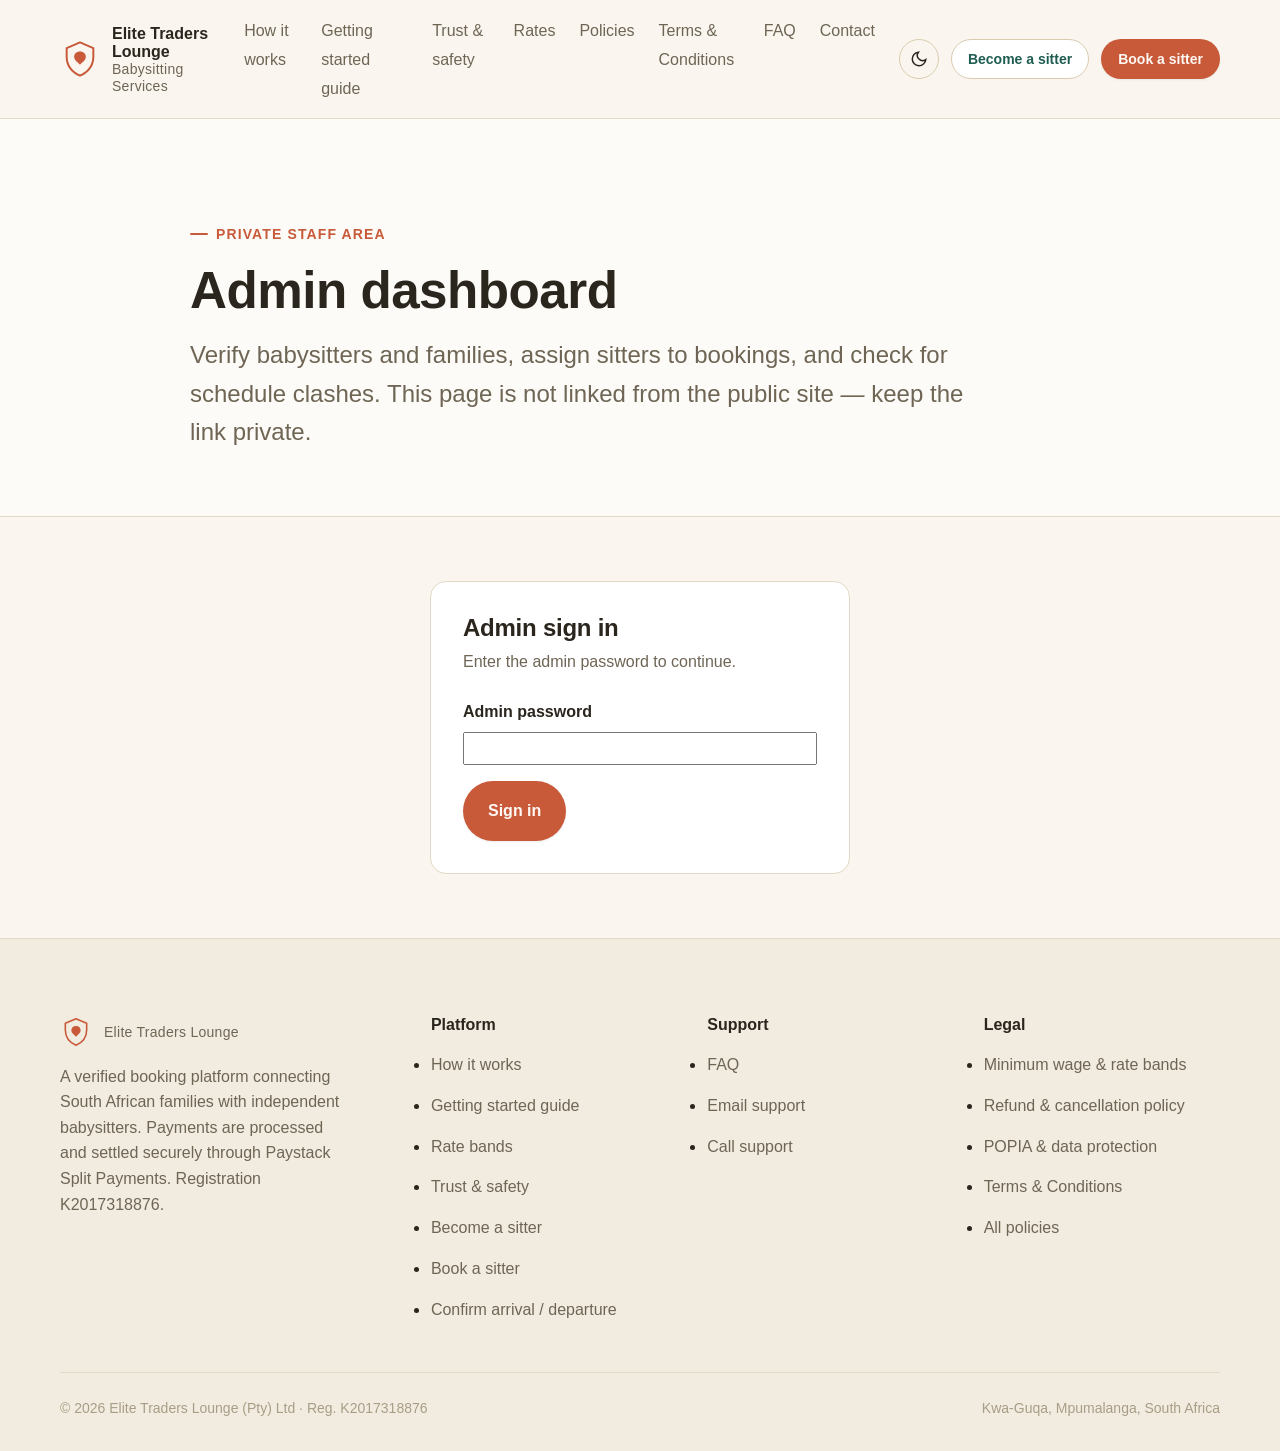
==== commit 1ff5f214: "Add Getting Started guide page with audio narration for Paystack setup, family booking, and sitter s" ====
--- a/admin.html
+++ b/admin.html
@@ -32,6 +32,7 @@
     <nav class="nav" aria-label="Primary">
       <ul class="nav__links">
         <li><a href="./index.html#how-it-works">How it works</a></li>
+        <li><a href="./guide.html">Getting started guide</a></li>
         <li><a href="./index.html#trust">Trust &amp; safety</a></li>
         <li><a href="./index.html#pricing">Rates</a></li>
         <li><a href="./policies.html">Policies</a></li>
@@ -55,6 +56,7 @@
   <div class="container">
     <div class="mobile-menu" data-mobile-menu>
       <a href="./index.html#how-it-works">How it works</a>
+      <a href="./guide.html">Getting started guide</a>
       <a href="./index.html#trust">Trust &amp; safety</a>
       <a href="./index.html#pricing">Rates</a>
       <a href="./policies.html">Policies</a>
@@ -103,11 +105,12 @@
         <div class="dash-tabs" role="tablist">
           <button type="button" class="dash-tab is-active" data-tab="sitters" role="tab">Babysitters</button>
           <button type="button" class="dash-tab" data-tab="bookings" role="tab">Bookings &amp; scheduling</button>
+          <button type="button" class="dash-tab" data-tab="calendar" role="tab">Calendar</button>
         </div>
 
         <div class="dash-tabpanel" data-tabpanel="sitters">
           <div class="alert alert--info" style="margin-bottom: var(--space-5);">
-            <span>Tick each item once you've personally checked it (over email/WhatsApp/in person). There is no automatic document upload yet &mdash; this is a manual checklist, not automated verification.</span>
+            <span>Sitters and families now upload their ID and proof of address directly on the form &mdash; use the &ldquo;View&rdquo; links below each application to open the files, then tick each item once you've personally checked it. This is a manual review checklist, not automated verification.</span>
           </div>
           <div class="dash-card-list" id="sitters-list">
             <div class="dash-empty">Loading babysitters&hellip;</div>
@@ -115,9 +118,139 @@
         </div>
 
         <div class="dash-tabpanel" data-tabpanel="bookings" hidden>
+          <div class="dash-toolbar" style="margin-bottom: var(--space-5);">
+            <span></span>
+            <button type="button" class="btn btn--primary btn--sm" id="open-manual-booking-btn">+ New manual booking</button>
+          </div>
           <div class="dash-card-list" id="bookings-list">
             <div class="dash-empty">Loading bookings&hellip;</div>
           </div>
+        </div>
+
+        <div class="dash-tabpanel" data-tabpanel="calendar" hidden>
+          <div class="mini-cal mini-cal--admin" id="admin-calendar">
+            <div class="mini-cal__head">
+              <button type="button" class="mini-cal__nav" id="admin-cal-prev" aria-label="Previous month">&larr;</button>
+              <h3 id="admin-cal-title">This month</h3>
+              <button type="button" class="mini-cal__nav" id="admin-cal-next" aria-label="Next month">&rarr;</button>
+            </div>
+            <div class="mini-cal__grid" id="admin-cal-grid"></div>
+            <div class="mini-cal__legend">
+              <span><span class="mini-cal__swatch" style="background:var(--color-secondary-highlight);"></span>Has bookings (click a day for details)</span>
+              <span><span class="mini-cal__swatch" style="background:var(--color-warning-highlight);"></span>Pending assignment</span>
+            </div>
+          </div>
+          <div id="admin-cal-day-detail" class="admin-cal-day-detail" hidden></div>
+        </div>
+      </div>
+
+      <div class="modal-overlay" id="manual-booking-modal" hidden>
+        <div class="modal-box">
+          <div class="modal-box__head">
+            <h2>New manual booking</h2>
+            <button type="button" class="btn btn--ghost btn--sm" id="close-manual-booking-btn">Close</button>
+          </div>
+          <p class="form-section__hint">Use this to capture a booking over the phone or in case of a system error. No family document upload or Smile ID check is required here &mdash; you're vouching for this booking as admin.</p>
+          <form id="manual-booking-form" novalidate>
+            <div class="field-grid">
+              <div class="field">
+                <label for="mb_parent_name">Parent / guardian full name</label>
+                <input type="text" id="mb_parent_name" name="parent_name" required />
+              </div>
+              <div class="field">
+                <label for="mb_phone">Phone number</label>
+                <input type="tel" id="mb_phone" name="phone" required />
+              </div>
+            </div>
+            <div class="field-grid">
+              <div class="field">
+                <label for="mb_email">Email address <span class="field__hint">(optional)</span></label>
+                <input type="email" id="mb_email" name="email" />
+              </div>
+              <div class="field">
+                <label for="mb_address">Home address</label>
+                <input type="text" id="mb_address" name="address" required />
+              </div>
+            </div>
+            <div class="field">
+              <label for="mb_children_count">Number and ages of children</label>
+              <input type="text" id="mb_children_count" name="children_count" required placeholder="e.g. 2 children, ages 3 and 6" />
+            </div>
+            <div class="field-grid field-grid--3">
+              <div class="field">
+                <label for="mb_rate_type">Booking type</label>
+                <select id="mb_rate_type" name="rate_type" required>
+                  <option value="day">Day</option>
+                  <option value="overnight">Overnight</option>
+                </select>
+              </div>
+              <div class="field">
+                <label for="mb_level">Level</label>
+                <select id="mb_level" name="level" required>
+                  <option value="1">Level 1</option>
+                  <option value="2">Level 2</option>
+                  <option value="3">Level 3</option>
+                  <option value="4">Level 4</option>
+                </select>
+              </div>
+              <div class="field">
+                <label for="mb_hourly_rate">Hourly rate (R)</label>
+                <input type="number" id="mb_hourly_rate" name="hourly_rate" min="1" step="0.01" required />
+              </div>
+            </div>
+            <div class="field-grid">
+              <div class="field">
+                <label for="mb_duration_hours">Duration (hours)</label>
+                <input type="number" id="mb_duration_hours" name="duration_hours" min="1" step="0.5" required />
+              </div>
+              <div class="field">
+                <label for="mb_booking_date">Booking date</label>
+                <input type="date" id="mb_booking_date" name="booking_date" required />
+              </div>
+              <div class="field">
+                <label for="mb_start_time">Start time</label>
+                <input type="time" id="mb_start_time" name="start_time" required />
+              </div>
+            </div>
+            <div class="field-grid">
+              <div class="checkbox-field">
+                <input type="checkbox" id="mb_has_pets" name="has_pets" />
+                <label for="mb_has_pets">Family has pets</label>
+              </div>
+              <div class="field">
+                <label for="mb_pet_type">Pet type <span class="field__hint">(if any)</span></label>
+                <input type="text" id="mb_pet_type" name="pet_type" />
+              </div>
+            </div>
+            <div class="field-grid">
+              <div class="checkbox-field">
+                <input type="checkbox" id="mb_special_bath_baby" name="special_bath_baby" />
+                <label for="mb_special_bath_baby">Bath the baby/child</label>
+              </div>
+              <div class="checkbox-field">
+                <input type="checkbox" id="mb_special_feed_baby" name="special_feed_baby" />
+                <label for="mb_special_feed_baby">Feed the baby/child</label>
+              </div>
+            </div>
+            <div class="field">
+              <label for="mb_special_instructions">Care instructions / precautions <span class="field__hint">(optional)</span></label>
+              <textarea id="mb_special_instructions" name="special_instructions"></textarea>
+            </div>
+            <div class="field">
+              <label for="mb_assign_sitter_id">Assign a babysitter now <span class="field__hint">(optional)</span></label>
+              <select id="mb_assign_sitter_id" name="assign_sitter_id"></select>
+            </div>
+            <div class="field">
+              <label for="mb_admin_notes">Admin notes <span class="field__hint">(optional)</span></label>
+              <textarea id="mb_admin_notes" name="admin_notes" placeholder="e.g. captured over the phone, system was down"></textarea>
+            </div>
+            <div class="alert alert--error" id="manual-booking-error" hidden>
+              <span id="manual-booking-error-text">Something went wrong.</span>
+            </div>
+            <div class="form-actions">
+              <button type="submit" class="btn btn--primary" id="manual-booking-submit">Create booking</button>
+            </div>
+          </form>
         </div>
       </div>
 
@@ -143,6 +276,7 @@
         <h4>Platform</h4>
         <ul>
           <li><a href="./index.html#how-it-works">How it works</a></li>
+          <li><a href="./guide.html">Getting started guide</a></li>
           <li><a href="./index.html#pricing">Rate bands</a></li>
           <li><a href="./index.html#trust">Trust &amp; safety</a></li>
           <li><a href="./register-sitter.html">Become a sitter</a></li>
--- a/style.css
+++ b/style.css
@@ -240,6 +240,9 @@
    Buttons
    ============================================================ */
 
+.btn[hidden] {
+  display: none;
+}
 .btn {
   display: inline-flex;
   align-items: center;
@@ -825,6 +828,37 @@
   color: var(--color-text-muted);
 }
 
+.badge-renewal {
+  display: inline-flex;
+  align-items: center;
+  gap: var(--space-2);
+  padding: var(--space-1) var(--space-3);
+  border-radius: var(--radius-full);
+  font-size: var(--text-xs);
+  font-weight: 600;
+  white-space: nowrap;
+}
+
+.badge-renewal--current {
+  background: var(--color-success-highlight);
+  color: var(--color-success);
+}
+
+.badge-renewal--due-soon {
+  background: var(--color-warning-highlight);
+  color: var(--color-warning);
+}
+
+.badge-renewal--overdue {
+  background: var(--color-error-highlight);
+  color: var(--color-error);
+}
+
+.badge-renewal--unknown {
+  background: var(--color-surface-offset);
+  color: var(--color-text-muted);
+}
+
 .pricing-notes {
   display: grid;
   grid-template-columns: repeat(3, 1fr);
@@ -1201,11 +1235,22 @@
 .field-grid--3 {
   grid-template-columns: 1fr 1fr 1fr;
 }
+.field-grid--sitter-profile {
+  grid-template-columns: repeat(4, 1fr);
+  gap: var(--space-3);
+  margin: var(--space-4) 0;
+}
+.field-grid--sitter-profile .field label {
+  font-size: var(--text-sm);
+}
 @media (max-width: 640px) {
   .field-grid,
   .field-grid--3 {
     grid-template-columns: 1fr;
   }
+  .field-grid--sitter-profile {
+    grid-template-columns: 1fr 1fr;
+  }
 }
 
 .field {
@@ -1213,6 +1258,9 @@
   flex-direction: column;
   gap: var(--space-2);
   margin-bottom: var(--space-5);
+}
+.field[hidden] {
+  display: none;
 }
 .field:last-child {
   margin-bottom: 0;
@@ -1399,6 +1447,257 @@
   display: none;
 }
 
+/* ============================================================
+   Getting-started guide — big numbered steps
+   ============================================================ */
+
+.guide-steps {
+  display: flex;
+  flex-direction: column;
+  gap: var(--space-6);
+  margin-top: var(--space-8);
+}
+
+.guide-step {
+  display: flex;
+  gap: var(--space-5);
+  background: var(--color-surface);
+  border: 1px solid var(--color-divider);
+  border-radius: var(--radius-lg);
+  padding: var(--space-6);
+}
+
+.guide-step__num {
+  flex-shrink: 0;
+  width: 40px;
+  height: 40px;
+  border-radius: var(--radius-full);
+  background: var(--color-primary);
+  color: #fff;
+  display: flex;
+  align-items: center;
+  justify-content: center;
+  font-family: var(--font-display);
+  font-size: var(--text-lg);
+  font-weight: 700;
+}
+
+.guide-step__body h3 {
+  font-size: var(--text-lg);
+  font-weight: 600;
+  margin-bottom: var(--space-2);
+}
+
+.guide-step__body p {
+  color: var(--color-text-muted);
+  font-size: var(--text-base);
+  margin-bottom: var(--space-2);
+}
+
+.guide-step__body ul {
+  color: var(--color-text-muted);
+  font-size: var(--text-base);
+  padding-left: 1.2em;
+  display: flex;
+  flex-direction: column;
+  gap: var(--space-2);
+}
+
+.guide-audio {
+  display: flex;
+  align-items: center;
+  gap: var(--space-4);
+  background: var(--color-surface-offset);
+  border-radius: var(--radius-lg);
+  padding: var(--space-5);
+  margin-top: var(--space-6);
+  flex-wrap: wrap;
+}
+
+.guide-audio p {
+  font-weight: 600;
+  margin: 0;
+  flex-shrink: 0;
+}
+
+.guide-audio audio {
+  flex: 1;
+  min-width: 240px;
+}
+
+.guide-glossary {
+  display: grid;
+  grid-template-columns: repeat(2, 1fr);
+  gap: var(--space-4);
+  margin-top: var(--space-6);
+}
+
+.guide-glossary dt {
+  font-weight: 700;
+  color: var(--color-text);
+}
+
+.guide-glossary dd {
+  color: var(--color-text-muted);
+  font-size: var(--text-sm);
+  margin: var(--space-1) 0 0;
+}
+
+@media (max-width: 640px) {
+  .guide-step {
+    flex-direction: column;
+  }
+  .guide-glossary {
+    grid-template-columns: 1fr;
+  }
+}
+
+/* ---------- File uploads ---------- */
+.field input[type='file'] {
+  width: 100%;
+  padding: var(--space-3) var(--space-4);
+  border: 1px dashed var(--color-border);
+  border-radius: var(--radius-md);
+  background: var(--color-surface-offset);
+  color: var(--color-text);
+  font-size: var(--text-sm);
+}
+.field input[type='file']:focus {
+  border-color: var(--color-secondary);
+  outline: 2px solid oklch(from var(--color-secondary) l c h / 0.25);
+  outline-offset: 1px;
+}
+.field input[type='file']::file-selector-button {
+  margin-right: var(--space-3);
+  padding: var(--space-2) var(--space-4);
+  border: none;
+  border-radius: var(--radius-full);
+  background: var(--color-secondary);
+  color: #fff8f4;
+  font-weight: 600;
+  font-size: var(--text-xs);
+  cursor: pointer;
+}
+.file-status {
+  display: block;
+  font-size: var(--text-xs);
+  margin-top: var(--space-1);
+  color: var(--color-text-muted);
+}
+.file-status--ok {
+  color: var(--color-success);
+  font-weight: 600;
+}
+.file-status--error {
+  color: var(--color-error);
+  font-weight: 600;
+}
+
+/* ---------- Smile ID final step ---------- */
+.form-section--final {
+  background: var(--color-surface-offset);
+  border: 1px solid var(--color-divider);
+  border-radius: var(--radius-lg);
+  padding: var(--space-6);
+}
+.smile-id-placeholder {
+  display: flex;
+  align-items: flex-start;
+  gap: var(--space-4);
+  padding: var(--space-4) var(--space-5);
+  border-radius: var(--radius-md);
+  border: 1px dashed var(--color-border);
+  background: var(--color-surface);
+  margin-bottom: var(--space-5);
+}
+.smile-id-placeholder__icon {
+  flex-shrink: 0;
+  width: 40px;
+  height: 40px;
+  border-radius: var(--radius-full);
+  background: var(--color-secondary-highlight);
+  color: var(--color-secondary);
+  display: flex;
+  align-items: center;
+  justify-content: center;
+}
+.smile-id-placeholder__icon svg {
+  width: 20px;
+  height: 20px;
+}
+.smile-id-placeholder__body {
+  flex: 1;
+  min-width: 0;
+}
+.smile-id-placeholder__body strong {
+  display: block;
+  font-size: var(--text-sm);
+  margin-bottom: var(--space-1);
+}
+.smile-id-placeholder__body p {
+  font-size: var(--text-xs);
+  color: var(--color-text-muted);
+  margin: 0;
+}
+.smile-id-placeholder .badge-verified {
+  flex-shrink: 0;
+}
+@media (max-width: 640px) {
+  .smile-id-placeholder {
+    flex-direction: column;
+  }
+}
+
+/* ---------- Selfie / liveness capture widget ---------- */
+.selfie-capture {
+  margin-bottom: var(--space-5);
+}
+.selfie-capture__frame {
+  position: relative;
+  width: 100%;
+  max-width: 320px;
+  aspect-ratio: 4 / 3;
+  margin: 0 0 var(--space-4);
+  border-radius: var(--radius-md);
+  overflow: hidden;
+  background: var(--color-surface-offset);
+  border: 1px dashed var(--color-border);
+}
+.selfie-capture__frame video,
+.selfie-capture__frame img {
+  position: absolute;
+  inset: 0;
+  width: 100%;
+  height: 100%;
+  object-fit: cover;
+  transform: scaleX(-1);
+}
+.selfie-capture__frame video[hidden],
+.selfie-capture__frame img[hidden] {
+  display: none;
+}
+.selfie-capture__placeholder {
+  position: absolute;
+  inset: 0;
+  display: flex;
+  align-items: center;
+  justify-content: center;
+  color: var(--color-text-muted);
+}
+.selfie-capture__placeholder svg {
+  width: 40px;
+  height: 40px;
+}
+.selfie-capture__actions {
+  display: flex;
+  flex-wrap: wrap;
+  gap: var(--space-3);
+  margin-bottom: var(--space-2);
+}
+
+.booking-ref-box[hidden] {
+  display: none;
+}
 .booking-ref-box {
   display: flex;
   flex-wrap: wrap;
@@ -1764,6 +2063,29 @@
   height: 18px;
   accent-color: var(--color-secondary);
 }
+.dash-smile-status {
+  font-size: var(--text-xs);
+  color: var(--color-text-muted);
+  background: var(--color-surface-2);
+  border-radius: var(--radius-sm);
+  padding: var(--space-2) var(--space-3);
+  margin-bottom: var(--space-4);
+}
+.dash-smile-status strong {
+  color: var(--color-text);
+}
+.dash-docs {
+  display: flex;
+  flex-wrap: wrap;
+  gap: var(--space-3);
+  align-items: center;
+  margin-bottom: var(--space-4);
+}
+.dash-docs__missing {
+  font-size: var(--text-xs);
+  color: var(--color-text-muted);
+  font-style: italic;
+}
 .dash-notes textarea {
   width: 100%;
   min-height: 64px;
@@ -1887,3 +2209,239 @@
   border-radius: 3px;
   display: inline-block;
 }
+
+/* --- Calendar nav + admin calendar extras --- */
+.mini-cal__nav {
+  background: var(--color-surface-2);
+  border: 1px solid var(--color-divider);
+  border-radius: var(--radius-md);
+  width: 32px;
+  height: 32px;
+  font-size: var(--text-base);
+  line-height: 1;
+  color: var(--color-text);
+  cursor: pointer;
+  display: inline-flex;
+  align-items: center;
+  justify-content: center;
+}
+.mini-cal__nav:hover {
+  background: var(--color-primary-highlight);
+  color: var(--color-primary);
+}
+.mini-cal__day {
+  position: relative;
+}
+.mini-cal__day--today {
+  border-color: var(--color-primary);
+}
+.mini-cal__day--selected {
+  outline: 2px solid var(--color-primary);
+  outline-offset: 1px;
+}
+.mini-cal__day-count {
+  position: absolute;
+  bottom: 2px;
+  right: 2px;
+  font-size: 0.6rem;
+  line-height: 1;
+  font-weight: 700;
+  color: inherit;
+  opacity: 0.75;
+}
+.admin-cal-day-detail {
+  background: var(--color-surface);
+  border: 1px solid var(--color-divider);
+  border-radius: var(--radius-lg);
+  padding: var(--space-5);
+}
+.admin-cal-day-detail h4 {
+  font-family: var(--font-display);
+  font-size: var(--text-sm);
+  margin-bottom: var(--space-3);
+  color: var(--color-text-muted);
+}
+.admin-cal-day-detail .dash-card-list,
+.admin-cal-day-detail {
+  display: flex;
+  flex-direction: column;
+  gap: var(--space-3);
+}
+.admin-cal-day-detail[hidden] {
+  display: none;
+}
+.dash-card--compact {
+  padding: var(--space-4);
+}
+.dash-card--compact .dash-card__title {
+  margin-bottom: 2px;
+}
+
+/* --- Babysitter profile photo on admin cards --- */
+.dash-card__photo {
+  width: 56px;
+  height: 56px;
+  border-radius: var(--radius-md);
+  object-fit: cover;
+  border: 1px solid var(--color-divider);
+  flex-shrink: 0;
+}
+.dash-card__photo--placeholder {
+  width: 56px;
+  height: 56px;
+  border-radius: var(--radius-md);
+  border: 1px dashed var(--color-divider);
+  display: flex;
+  align-items: center;
+  justify-content: center;
+  font-size: 0.6rem;
+  color: var(--color-text-faint);
+  text-align: center;
+  flex-shrink: 0;
+}
+
+/* --- Manual booking modal --- */
+.modal-overlay {
+  position: fixed;
+  inset: 0;
+  background: rgba(30, 24, 18, 0.55);
+  display: flex;
+  align-items: flex-start;
+  justify-content: center;
+  padding: var(--space-8) var(--space-4);
+  overflow-y: auto;
+  z-index: 200;
+}
+.modal-overlay[hidden] {
+  display: none;
+}
+.modal-box {
+  background: var(--color-surface);
+  border-radius: var(--radius-lg);
+  border: 1px solid var(--color-divider);
+  padding: var(--space-6);
+  max-width: 640px;
+  width: 100%;
+  margin: auto;
+}
+.modal-box__head {
+  display: flex;
+  align-items: center;
+  justify-content: space-between;
+  gap: var(--space-4);
+  margin-bottom: var(--space-3);
+}
+.modal-box__head h2 {
+  font-family: var(--font-display);
+  font-size: var(--text-lg);
+}
+
+/* --- Babysitter browse cards (book.html) --- */
+.sitter-browse {
+  display: flex;
+  flex-direction: column;
+  gap: var(--space-3);
+}
+.sitter-browse__list {
+  display: grid;
+  grid-template-columns: repeat(auto-fill, minmax(220px, 1fr));
+  gap: var(--space-3);
+}
+.sitter-browse__empty {
+  font-size: var(--text-sm);
+  color: var(--color-text-faint);
+  padding: var(--space-4) 0;
+}
+.sitter-card {
+  display: flex;
+  gap: var(--space-3);
+  align-items: flex-start;
+  cursor: pointer;
+  background: var(--color-surface-2);
+  border: 1px solid var(--color-divider);
+  border-radius: var(--radius-md);
+  padding: var(--space-4);
+  position: relative;
+}
+.sitter-card input[type='radio'] {
+  position: absolute;
+  opacity: 0;
+  pointer-events: none;
+}
+.sitter-card:has(input:checked) {
+  border-color: var(--color-primary);
+  background: var(--color-primary-highlight);
+}
+.sitter-card--none {
+  display: flex;
+  align-items: center;
+  min-height: 60px;
+  font-weight: 600;
+}
+.sitter-card--unavailable {
+  opacity: 0.55;
+  cursor: not-allowed;
+}
+.sitter-card__body {
+  display: flex;
+  flex-direction: column;
+  gap: 2px;
+  min-width: 0;
+}
+.sitter-card__photo {
+  width: 48px;
+  height: 48px;
+  border-radius: var(--radius-md);
+  object-fit: cover;
+  border: 1px solid var(--color-divider);
+  flex-shrink: 0;
+}
+.sitter-card__photo--placeholder {
+  width: 48px;
+  height: 48px;
+  border-radius: var(--radius-md);
+  border: 1px dashed var(--color-divider);
+  display: flex;
+  align-items: center;
+  justify-content: center;
+  font-size: 1.1rem;
+  color: var(--color-text-faint);
+  flex-shrink: 0;
+}
+.sitter-card__name {
+  font-weight: 600;
+  font-size: var(--text-sm);
+  margin-bottom: 2px;
+}
+.sitter-card__meta {
+  font-size: var(--text-xs);
+  color: var(--color-text-faint);
+  margin-bottom: var(--space-1);
+}
+.sitter-card__rating {
+  font-size: var(--text-xs);
+  font-weight: 600;
+  color: var(--color-warning);
+}
+.sitter-card__rating--none {
+  color: var(--color-text-faint);
+  font-weight: 400;
+}
+.sitter-card__badges {
+  display: flex;
+  gap: var(--space-2);
+  flex-wrap: wrap;
+  margin-top: var(--space-2);
+}
+.sitter-card__badges span {
+  font-size: 0.65rem;
+  padding: 2px 8px;
+  border-radius: var(--radius-full);
+  background: var(--color-secondary-highlight);
+  color: var(--color-secondary);
+  font-weight: 600;
+}
+.sitter-card__badges .badge-unavailable {
+  background: var(--color-warning-highlight);
+  color: var(--color-warning);
+}
